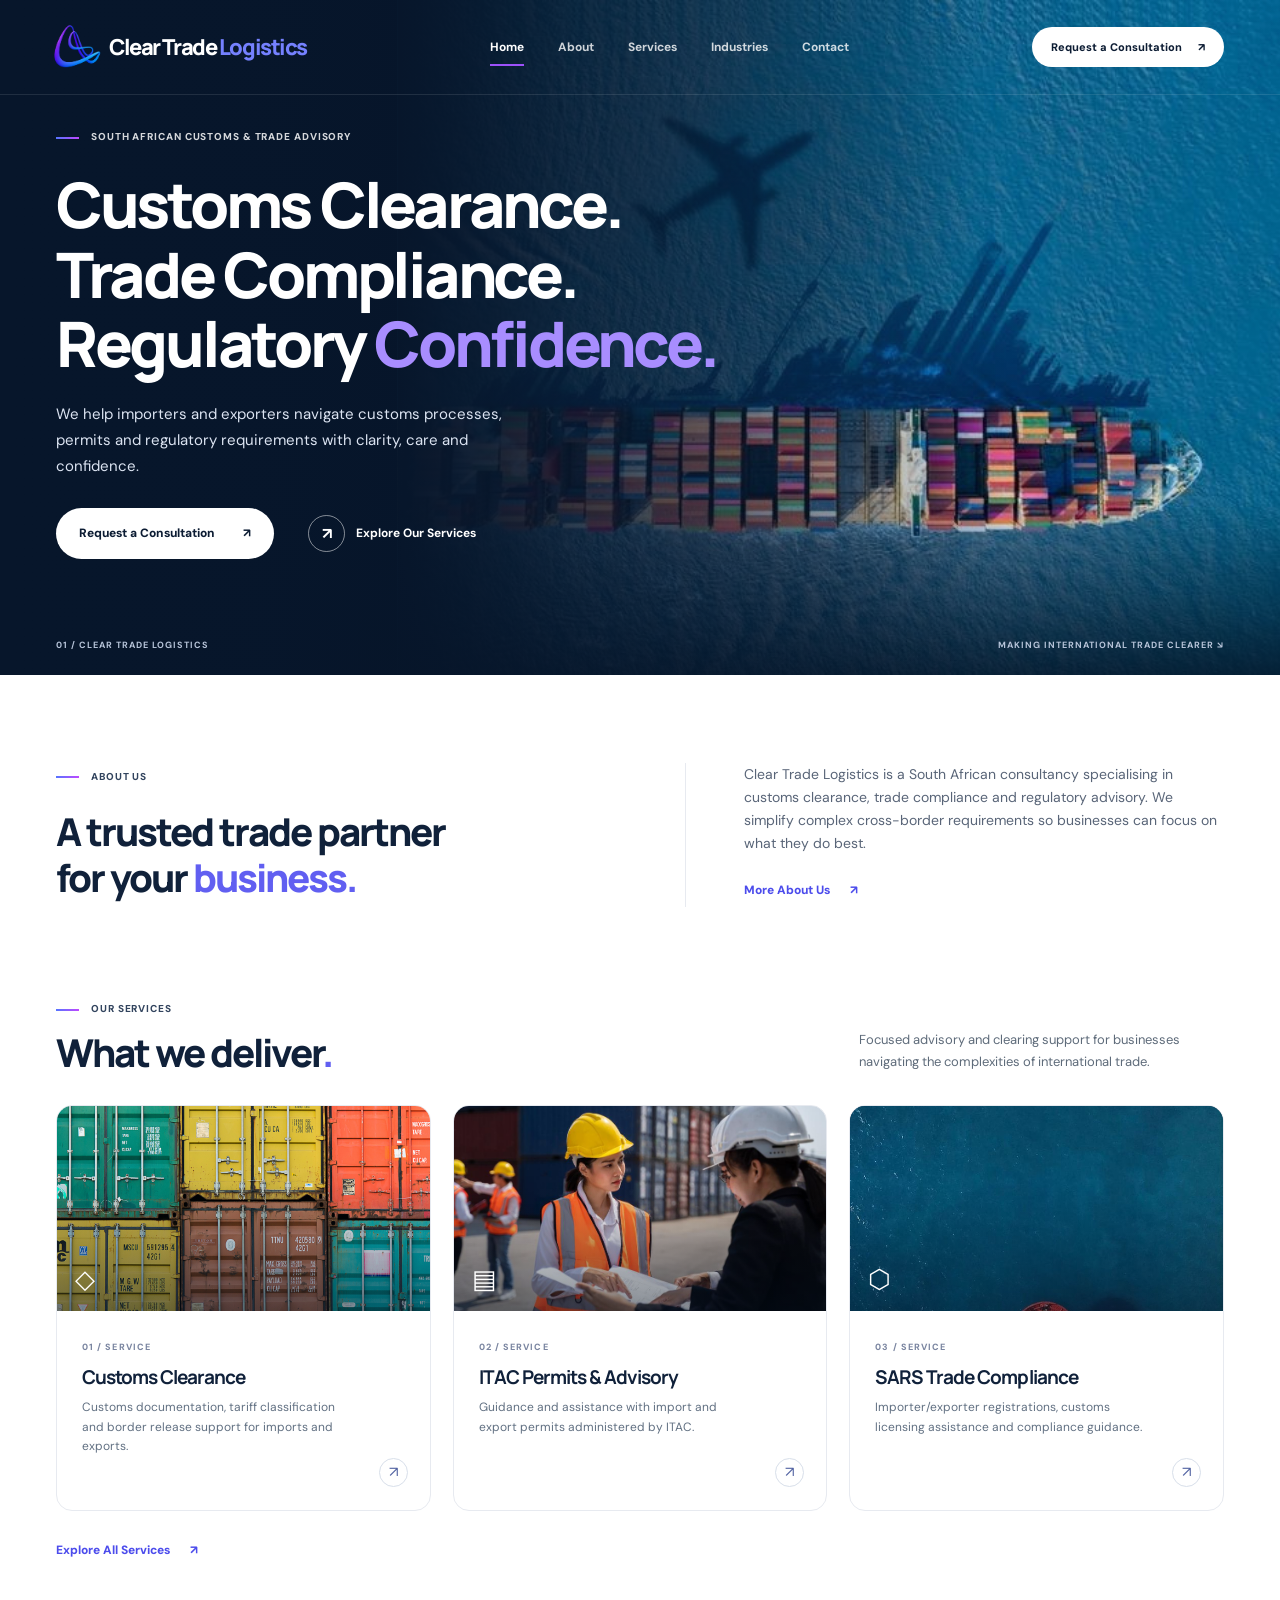
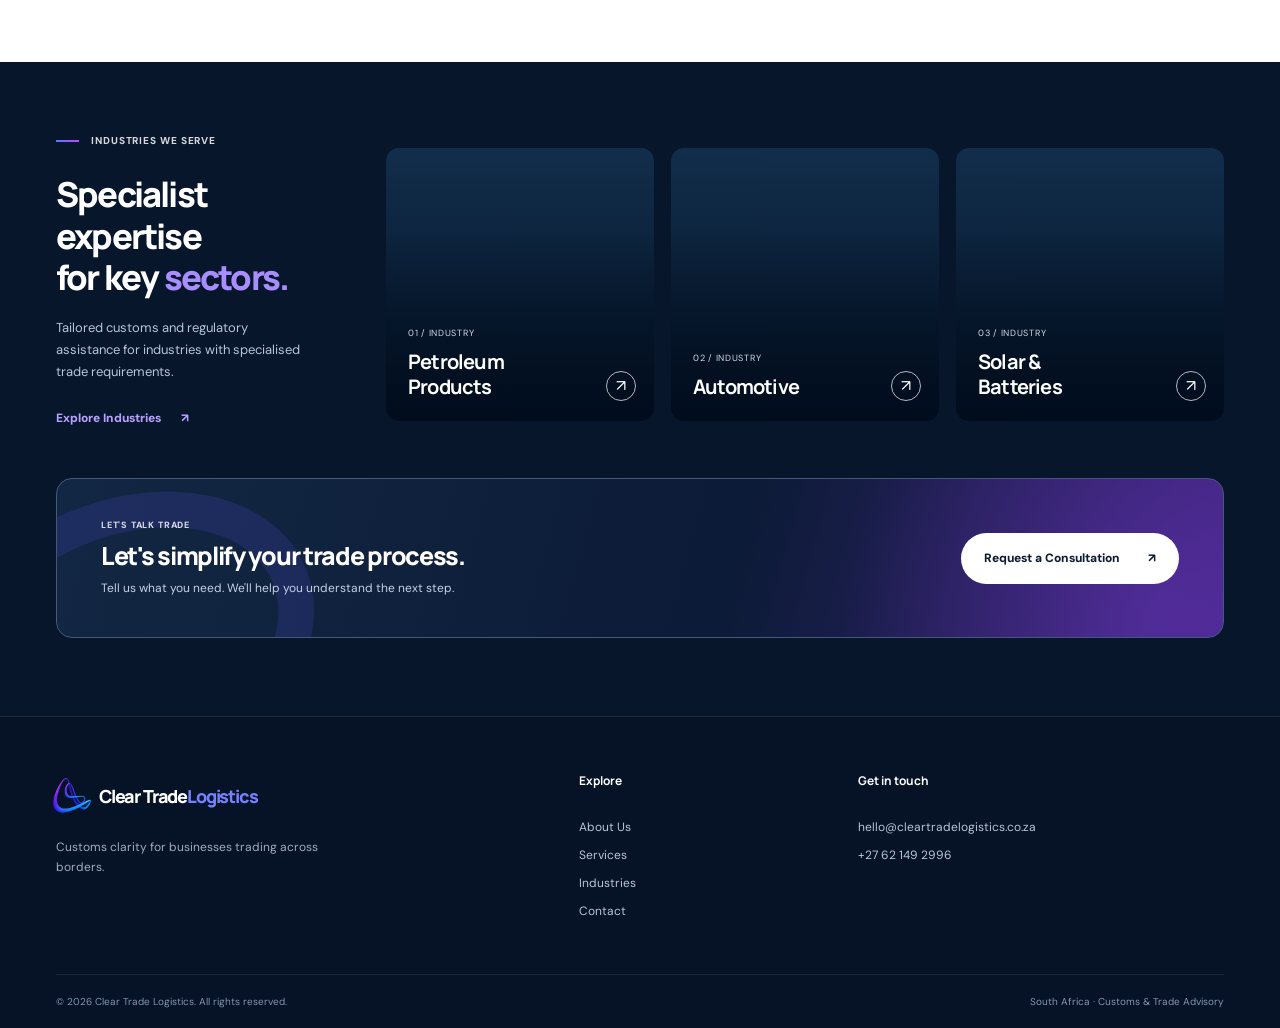
==== index.html @ 7b20a3df "initial commit" ====
<!DOCTYPE html>
<html lang="en-ZA">
<head>
  <meta charset="UTF-8">
  <meta name="viewport" content="width=device-width, initial-scale=1.0">
  <meta name="theme-color" content="#07162b">
  <meta name="description" content="Clear Trade Logistics is a South African customs clearance, ITAC permits and SARS trade compliance advisory consultancy serving importers and exporters.">
  <title>Clear Trade Logistics | Customs Clearance & Trade Compliance</title>
  <link rel="icon" type="image/png" href="assets/logo.png">
  <link rel="preconnect" href="https://fonts.googleapis.com">
  <link rel="preconnect" href="https://fonts.gstatic.com" crossorigin>
  <link href="https://fonts.googleapis.com/css2?family=DM+Sans:wght@400;500;600;700;800&family=Manrope:wght@400;500;600;700;800&display=swap" rel="stylesheet">
  <link rel="stylesheet" href="style.css">
</head>
<body>
  <!-- Shared site navigation. Inner-page URLs will be activated when those pages are built. -->
  <header class="site-header">
    <div class="container header-inner">
      <a class="brand" href="index.html" aria-label="Clear Trade Logistics — Home">
        <img src="assets/logo.png" alt="" width="52" height="52">
        <span class="brand-name">Clear Trade<span> Logistics</span></span>
      </a>
      <nav class="desktop-nav" aria-label="Main navigation">
        <a href="index.html" aria-current="page">Home</a>
        <a href="about.html">About</a>
        <a href="services.html">Services</a>
        <a href="industries.html">Industries</a>
        <a href="contact.html">Contact</a>
      </nav>
      <a class="button button--light button--small header-cta" href="contact.html">Request a Consultation <span aria-hidden="true">↗</span></a>
      <details class="mobile-menu">
        <summary aria-label="Toggle navigation"><span></span><span></span><span></span></summary>
        <nav aria-label="Mobile navigation">
          <a href="index.html" aria-current="page">Home</a>
          <a href="about.html">About</a>
          <a href="services.html">Services</a>
          <a href="industries.html">Industries</a>
          <a href="contact.html">Contact</a>
          <a href="contact.html" class="mobile-menu-cta">Request a Consultation ↗</a>
        </nav>
      </details>
    </div>
  </header>

  <main>
    <section class="hero" aria-labelledby="hero-title">
      <div class="hero-photo" role="img" aria-label="Aerial view of a container vessel crossing blue ocean"></div>
      <div class="container hero-content">
        <p class="eyebrow eyebrow--light"><span class="eyebrow-line"></span> SOUTH AFRICAN CUSTOMS & TRADE ADVISORY</p>
        <h1 id="hero-title">Customs Clearance.<br>Trade Compliance.<br>Regulatory <em>Confidence.</em></h1>
        <p class="hero-copy">We help importers and exporters navigate customs processes, permits and regulatory requirements with clarity, care and confidence.</p>
        <div class="hero-actions">
          <a class="button button--light" href="contact.html">Request a Consultation <span aria-hidden="true">↗</span></a>
          <a class="text-link text-link--light" href="#services"><span class="circle-arrow" aria-hidden="true">↗</span> Explore Our Services</a>
        </div>
      </div>
      <div class="container hero-bottom">
        <span>01 / CLEAR TRADE LOGISTICS</span>
        <span>MAKING INTERNATIONAL TRADE CLEARER <span aria-hidden="true">↘</span></span>
      </div>
    </section>

    <section class="intro section section--white" id="about" aria-labelledby="intro-title">
      <div class="container intro-grid">
        <div>
          <p class="eyebrow"><span class="eyebrow-line"></span> ABOUT US</p>
          <h2 id="intro-title">A trusted trade partner<br>for your <span class="heading-accent">business.</span></h2>
        </div>
        <div class="intro-right">
          <p>Clear Trade Logistics is a South African consultancy specialising in customs clearance, trade compliance and regulatory advisory. We simplify complex cross-border requirements so businesses can focus on what they do best.</p>
          <a class="inline-link" href="about.html">More About Us <span aria-hidden="true">↗</span></a>
        </div>
      </div>
    </section>

    <section class="services section section--white" id="services" aria-labelledby="services-title">
      <div class="container">
        <div class="section-head">
          <div>
            <p class="eyebrow"><span class="eyebrow-line"></span> OUR SERVICES</p>
            <h2 id="services-title">What we deliver<span class="heading-accent">.</span></h2>
          </div>
          <p>Focused advisory and clearing support for businesses navigating the complexities of international trade.</p>
        </div>
        <div class="service-grid">
          <article class="service-card">
            <a class="service-image service-image--customs" href="services.html" aria-label="Learn about customs clearance"><img src="assets/containers.jpg" alt="Colourful freight containers stacked at a port" loading="lazy"><span class="service-icon" aria-hidden="true">◇</span></a>
            <div class="service-body"><span class="service-number">01 / SERVICE</span><h3>Customs Clearance</h3><p>Customs documentation, tariff classification and border release support for imports and exports.</p><a class="round-link" href="services.html" aria-label="Explore Customs Clearance">↗</a></div>
          </article>
          <article class="service-card">
            <a class="service-image" href="services.html" aria-label="Learn about ITAC permits"><img src="assets/trade-consultation.jpg" alt="Trade professionals reviewing shipping documentation" loading="lazy"><span class="service-icon" aria-hidden="true">▤</span></a>
            <div class="service-body"><span class="service-number">02 / SERVICE</span><h3>ITAC Permits & Advisory</h3><p>Guidance and assistance with import and export permits administered by ITAC.</p><a class="round-link" href="services.html" aria-label="Explore ITAC Permits and Advisory">↗</a></div>
          </article>
          <article class="service-card">
            <a class="service-image service-image--compliance" href="services.html" aria-label="Learn about SARS trade compliance"><img src="assets/vessel.jpg" alt="Cargo vessel carrying goods across international waters" loading="lazy"><span class="service-icon" aria-hidden="true">⬡</span></a>
            <div class="service-body"><span class="service-number">03 / SERVICE</span><h3>SARS Trade Compliance</h3><p>Importer/exporter registrations, customs licensing assistance and compliance guidance.</p><a class="round-link" href="services.html" aria-label="Explore SARS Trade Compliance">↗</a></div>
          </article>
        </div>
        <a class="inline-link all-services" href="services.html">Explore All Services <span aria-hidden="true">↗</span></a>
      </div>
    </section>

    <section class="industries section section--dark" id="industries" aria-labelledby="industries-title">
      <div class="container">
        <div class="industries-grid">
          <div class="industries-intro">
            <p class="eyebrow eyebrow--light"><span class="eyebrow-line"></span> INDUSTRIES WE SERVE</p>
            <h2 id="industries-title">Specialist expertise<br>for key <em>sectors.</em></h2>
            <p>Tailored customs and regulatory assistance for industries with specialised trade requirements.</p>
            <a href="industries.html" class="inline-link inline-link--light">Explore Industries <span aria-hidden="true">↗</span></a>
          </div>
          <div class="industry-cards">
            <a href="industries.html" class="industry-card industry-card--petroleum"><span class="industry-content"><small>01 / INDUSTRY</small><strong>Petroleum<br>Products</strong><span class="industry-arrow" aria-hidden="true">↗</span></span></a>
            <a href="industries.html" class="industry-card industry-card--automotive"><span class="industry-content"><small>02 / INDUSTRY</small><strong>Automotive</strong><span class="industry-arrow" aria-hidden="true">↗</span></span></a>
            <a href="industries.html" class="industry-card industry-card--solar"><span class="industry-content"><small>03 / INDUSTRY</small><strong>Solar &<br>Batteries</strong><span class="industry-arrow" aria-hidden="true">↗</span></span></a>
          </div>
        </div>
        <div class="consultation-banner">
          <span class="banner-decoration" aria-hidden="true"></span>
          <div class="banner-copy"><p class="eyebrow eyebrow--light">LET'S TALK TRADE</p><h2>Let's simplify your trade process.</h2><p>Tell us what you need. We'll help you understand the next step.</p></div>
          <a class="button button--light" href="contact.html">Request a Consultation <span aria-hidden="true">↗</span></a>
        </div>
      </div>
    </section>
  </main>

  <footer class="site-footer">
    <div class="container footer-main">
      <div><a class="brand footer-brand" href="index.html"><img src="assets/logo.png" alt="" width="44" height="44"><span class="brand-name">Clear Trade<span>Logistics</span></span></a><p>Customs clarity for businesses trading across borders.</p></div>
      <div><h3>Explore</h3><a href="about.html">About Us</a><a href="services.html">Services</a><a href="industries.html">Industries</a><a href="contact.html">Contact</a></div>
      <div><h3>Get in touch</h3><a href="mailto:hello@cleartradelogistics.co.za">hello@cleartradelogistics.co.za</a><a href="tel:+27621492996">+27 62 149 2996</a></div>
    </div>
    <div class="container footer-bottom"><span>© 2026 Clear Trade Logistics. All rights reserved.</span><span>South Africa · Customs & Trade Advisory</span></div>
  </footer>
</body>
</html>
---- style.css ----
/* Clear Trade Logistics — Homepage styles | HTML + CSS, no framework required */
:root{--navy:#07162b;--navy-2:#0b1d35;--ink:#10213a;--muted:#5e6b7a;--line:#e7eaf0;--violet:#9d51fa;--blue:#526df9;--white:#fff;--radius:16px;--max:1280px}
*,*::before,*::after{box-sizing:border-box}
html{scroll-behavior:smooth}
body{margin:0;color:var(--ink);font-family:'DM Sans',sans-serif;background:var(--navy);-webkit-font-smoothing:antialiased}
img{display:block;max-width:100%}a{text-decoration:none;color:inherit}button,input,select,textarea{font:inherit}
:focus-visible{outline:3px solid #a888ff;outline-offset:4px}
.container{width:min(var(--max),calc(100% - 112px));margin-inline:auto}
h1,h2,h3,p{margin-top:0}h1,h2,h3{font-family:'Manrope',sans-serif;letter-spacing:-.052em}p{line-height:1.65}
.site-header{position:absolute;top:0;left:0;width:100%;z-index:20;color:white;border-bottom:1px solid rgba(255,255,255,.1)}
.header-inner{height:94px;display:flex;align-items:center;justify-content:space-between;gap:28px}
.brand{display:inline-flex;align-items:center;gap:4px;white-space:nowrap;flex-shrink:0}
.brand img{width:58px;height:58px;object-fit:contain;margin-left:-9px}
.brand-name{font-weight:800;letter-spacing:-.065em;font-family:'Manrope',sans-serif;font-size:22px}
.brand-name span{color:#7581ff}
.desktop-nav{display:flex;align-items:center;gap:34px;font-size:12px;font-weight:700}
.desktop-nav a{position:relative;padding:15px 0;color:rgba(255,255,255,.8);transition:color .2s}
.desktop-nav a:hover,.desktop-nav a[aria-current]{color:white}
.desktop-nav a[aria-current]::after{content:"";position:absolute;bottom:4px;left:0;width:100%;height:2px;background:var(--violet)}
.button{display:inline-flex;justify-content:center;align-items:center;gap:28px;padding:16px 23px;min-height:51px;border-radius:100px;font-size:12px;font-weight:800;white-space:nowrap;transition:transform .25s,box-shadow .25s,background .25s}
.button:hover{transform:translateY(-2px);box-shadow:0 10px 25px rgba(0,0,0,.18)}
.button--light{background:var(--white);color:#0c1c33}.button--light:hover{background:#e9edff}.button--small{padding:12px 19px;min-height:40px;font-size:11px;gap:16px}
.mobile-menu{display:none}
.hero{min-height:675px;color:white;position:relative;isolation:isolate;background:#041227;display:flex;flex-direction:column;justify-content:center;overflow:hidden}
.hero-photo{position:absolute;inset:0 0 0 31%;background-image:linear-gradient(90deg,#07162b 0%,rgba(7,22,43,.55) 20%,rgba(7,22,43,.07) 69%),url('assets/hero-ship.jpg');background-position:center,65% center;background-size:cover;z-index:-2}
.hero::before{content:"";position:absolute;inset:0;background:linear-gradient(90deg,#07162b 0%,rgba(7,22,43,.96) 21%,rgba(7,22,43,.7) 37%,transparent 76%),linear-gradient(0deg,rgba(5,17,35,.8),transparent 26%);z-index:-1}
.hero-content{padding-top:95px;padding-bottom:82px}
.eyebrow{display:flex;align-items:center;gap:12px;margin-bottom:24px;font-size:10px;letter-spacing:.09em;font-weight:800;color:#32445e;text-transform:uppercase}
.eyebrow--light{color:rgba(255,255,255,.83)}
.eyebrow-line{height:2px;width:23px;flex-shrink:0;background:linear-gradient(90deg,#5675ff,#bf48ff)}
h1{font-size:clamp(44px,4.9vw,76px);line-height:1.11;max-width:830px;font-weight:800;margin-bottom:22px}
h1 em,.industries h2 em{font-style:normal;color:#a88dff}
.hero-copy{font-size:15px;line-height:1.75;max-width:465px;color:#dce4f2;margin-bottom:28px}
.hero-actions{display:flex;align-items:center;gap:34px;flex-wrap:wrap}
.text-link{font-size:12px;font-weight:700;display:inline-flex;gap:11px;align-items:center}
.text-link--light{color:white}.circle-arrow{border:1px solid rgba(255,255,255,.5);border-radius:50%;height:37px;width:37px;display:grid;place-items:center;font-size:16px;transition:background .2s}.text-link:hover .circle-arrow{background:rgba(255,255,255,.16)}
.hero-bottom{position:absolute;bottom:24px;left:50%;transform:translateX(-50%);display:flex;justify-content:space-between;gap:20px;font-size:9px;letter-spacing:.11em;font-weight:700;color:#b7c4d9}
.section{padding-block:88px}.section--white{background:#fff}.section--dark{background:var(--navy);color:#fff}
.intro{padding-bottom:52px}.intro-grid{display:grid;grid-template-columns:1fr 1fr;gap:90px;align-items:center}
h2{font-size:clamp(30px,3vw,46px);line-height:1.2;font-weight:800;margin-bottom:0}.heading-accent{color:#615ff1}
.intro-right{border-left:1px solid var(--line);padding-left:58px}.intro-right p{font-size:14px;color:#596578;margin-bottom:18px;max-width:550px}
.inline-link{display:inline-flex;align-items:center;gap:20px;color:#4c4cec;font-weight:800;font-size:12px;padding-block:9px;transition:gap .2s}.inline-link:hover{gap:28px}.inline-link--light{color:#b8a0ff}
.services{padding-top:42px;padding-bottom:95px}.section-head{display:flex;align-items:end;justify-content:space-between;gap:50px;margin-bottom:29px}.section-head .eyebrow{margin-bottom:12px}.section-head>p{max-width:365px;font-size:13px;color:var(--muted);margin-bottom:4px}
.service-grid{display:grid;grid-template-columns:repeat(3,minmax(0,1fr));gap:22px}
.service-card{min-width:0;border:1px solid var(--line);border-radius:var(--radius);overflow:hidden;background:#fff;transition:transform .28s,box-shadow .28s}.service-card:hover{transform:translateY(-5px);box-shadow:0 20px 40px rgba(12,28,51,.1)}
.service-image{display:block;height:205px;position:relative;overflow:hidden;background:#183451}
.service-image::after{content:"";position:absolute;inset:0;background:linear-gradient(0deg,rgba(4,16,32,.48),transparent 62%)}
.service-image img{width:100%;height:100%;object-fit:cover;transition:transform .5s}.service-card:hover img{transform:scale(1.05)}.service-image--compliance img{object-position:center 30%}
.service-icon{position:absolute;z-index:1;bottom:15px;left:18px;font-size:26px;color:#fff;font-weight:400}
.service-body{position:relative;padding:23px 25px 29px;min-height:199px}.service-number{font-size:9px;letter-spacing:.12em;font-weight:800;color:#7a85a0}.service-card h3{font-size:19px;line-height:1.2;margin:11px 0 9px}.service-card p{font-size:12px;line-height:1.65;color:#617082;max-width:290px;margin:0;padding-right:22px}
.round-link{position:absolute;right:22px;bottom:23px;width:29px;height:29px;display:grid;place-items:center;border:1px solid #d8dfea;border-radius:50%;font-size:15px;color:#5263a2;transition:background .2s}.round-link:hover{background:#eceaff}.all-services{margin-top:22px}
.industries{padding-top:71px;padding-bottom:78px}.industries-grid{display:grid;grid-template-columns:290px minmax(0,1fr);gap:40px;align-items:center}
.industries h2{font-size:clamp(29px,2.7vw,41px);line-height:1.19;margin:0 0 20px}.industries-intro>p:not(.eyebrow){font-size:13px;line-height:1.7;color:#b6c5d7;max-width:245px;margin-bottom:18px}
.industry-cards{display:grid;grid-template-columns:repeat(3,minmax(0,1fr));gap:17px}.industry-card{position:relative;isolation:isolate;overflow:hidden;min-height:273px;border-radius:13px;background-color:#163657;background-size:cover;background-position:center;transition:transform .25s}.industry-card:hover{transform:translateY(-5px)}
.industry-card::before{content:"";position:absolute;inset:0;z-index:-1;background:linear-gradient(0deg,rgba(0,12,28,.92),rgba(0,12,28,.12) 70%)}
/* Replace the remote placeholder photography below with approved local industry images before launch. */
.industry-card--petroleum{background-image:linear-gradient(0deg,rgba(0,12,28,.78),rgba(0,12,28,.1)),url('https://images.unsplash.com/photo-1516939884455-1445c8652f83?auto=format&fit=crop&w=900&q=85')}
.industry-card--automotive{background-image:linear-gradient(0deg,rgba(0,12,28,.78),rgba(0,12,28,.1)),url('https://images.unsplash.com/photo-1492144534655-ae79c964c9d7?auto=format&fit=crop&w=900&q=85')}
.industry-card--solar{background-image:linear-gradient(0deg,rgba(0,12,28,.78),rgba(0,12,28,.1)),url('https://images.unsplash.com/photo-1508514177221-188b1cf16e9d?auto=format&fit=crop&w=900&q=85')}
.industry-content{height:100%;min-height:273px;display:flex;flex-direction:column;justify-content:end;padding:22px}.industry-content small{font-size:9px;letter-spacing:.08em;color:#d2d8e5;margin-bottom:10px}.industry-content strong{font-family:Manrope,sans-serif;font-size:20px;letter-spacing:-.04em;line-height:1.25}.industry-arrow{position:absolute;bottom:20px;right:18px;width:30px;height:30px;display:grid;place-items:center;border-radius:50%;border:1px solid rgba(255,255,255,.7)}
.consultation-banner{position:relative;overflow:hidden;margin-top:43px;min-height:160px;padding:31px 44px;border:1px solid #45587b;border-radius:16px;background:radial-gradient(circle at 95% 88%,rgba(121,60,214,.4),transparent 29%),linear-gradient(105deg,#122743,#0c1b37 58%,#3d237a);display:flex;justify-content:space-between;align-items:center;gap:30px}.banner-decoration{position:absolute;pointer-events:none;inset:auto auto -155px -135px;width:400px;height:290px;border-radius:50%;border:36px solid rgba(100,81,255,.15);transform:rotate(-24deg)}.banner-copy{position:relative}.banner-copy .eyebrow{margin-bottom:8px;font-size:9px}.banner-copy h2{font-size:25px;margin-bottom:8px}.banner-copy>p:last-child{color:#c6d1e4;font-size:12px;margin-bottom:0}.consultation-banner .button{position:relative}
.site-footer{background:#061225;color:#fff;border-top:1px solid rgba(255,255,255,.09)}.footer-main{padding:55px 0;display:grid;grid-template-columns:2fr 1fr 1.5fr;gap:35px}.footer-brand .brand-name{font-size:18px}.footer-brand img{width:48px;height:48px}.footer-main p{font-size:12px;color:#9daec2;max-width:300px;margin-top:13px}.footer-main h3{font-size:12px;letter-spacing:0;margin-bottom:18px}.footer-main>div:not(:first-child){display:flex;flex-direction:column;gap:12px}.footer-main a:not(.brand){font-size:12px;color:#b9c5d7}.footer-main a:hover{color:white}.footer-bottom{padding:20px 0;border-top:1px solid rgba(255,255,255,.08);display:flex;justify-content:space-between;gap:15px;font-size:10px;color:#8296b0}
@media(max-width:1120px){.container{width:min(var(--max),calc(100% - 64px))}.header-inner{gap:14px}.desktop-nav{gap:17px}.brand-name{font-size:18px}.header-cta{font-size:10px}.industries-grid{grid-template-columns:240px 1fr;gap:22px}.service-body{padding-inline:19px}.service-card h3{font-size:17px}}
@media(max-width:850px){.desktop-nav,.header-cta{display:none}.mobile-menu{display:block;position:relative}.mobile-menu summary{cursor:pointer;display:flex;flex-direction:column;gap:5px;padding:13px;list-style:none}.mobile-menu summary::-webkit-details-marker{display:none}.mobile-menu summary span{width:22px;height:2px;background:white;border-radius:5px}.mobile-menu nav{position:absolute;right:0;top:45px;width:min(320px,calc(100vw - 50px));padding:14px;display:flex;flex-direction:column;background:#102643;border:1px solid #415171;border-radius:12px;box-shadow:0 18px 40px rgba(0,0,0,.28)}.mobile-menu nav a{font-size:13px;padding:12px 10px;border-radius:7px}.mobile-menu nav a:hover{background:rgba(255,255,255,.07)}.mobile-menu-cta{color:#b5a5ff}.hero{min-height:650px}.hero-photo{inset:0 0 0 12%;opacity:.65}.hero::before{background:linear-gradient(90deg,#07162b 0%,rgba(7,22,43,.9) 31%,rgba(7,22,43,.3) 100%),linear-gradient(0deg,rgba(7,22,43,.75),transparent 35%)}.intro-grid{gap:40px}.intro-right{padding-left:30px}.industries-grid{grid-template-columns:1fr}.industries-intro>p:not(.eyebrow){max-width:540px}.service-grid{gap:14px}.service-image{height:170px}.industry-card,.industry-content{min-height:245px}}
@media(max-width:640px){.container{width:calc(100% - 36px)}.header-inner{height:72px}.brand img{width:48px;height:48px}.brand-name{font-size:17px}.hero{min-height:710px;justify-content:center}.hero-content{padding-top:110px;padding-bottom:100px}.hero-photo{inset:0;opacity:.53;background-position:center,right center}.hero::before{background:linear-gradient(90deg,rgba(7,22,43,.96),rgba(7,22,43,.65)),linear-gradient(0deg,#07162b,transparent 55%)}h1{font-size:clamp(39px,9vw,56px);line-height:1.15}.hero-copy{font-size:14px}.hero-actions{gap:19px}.hero-bottom{bottom:22px;font-size:8px}.hero-bottom span:last-child{text-align:right;max-width:165px}.section{padding-block:65px}.intro{padding-bottom:24px}.intro-grid{grid-template-columns:1fr;gap:25px}.intro-right{border-left:0;border-top:1px solid var(--line);padding:23px 0 0}.section-head{align-items:start;flex-direction:column;gap:14px}.section-head>p{max-width:100%}.services{padding-top:35px}.service-grid{grid-template-columns:1fr;gap:18px}.service-image{height:210px}.service-body{min-height:160px}.industry-cards{grid-template-columns:1fr;gap:14px}.industry-card,.industry-content{min-height:250px}.industries{padding-block:65px}.consultation-banner{margin-top:30px;align-items:start;flex-direction:column;padding:27px 25px;gap:25px}.consultation-banner .button{width:100%}.footer-main{grid-template-columns:1fr 1fr;gap:35px}.footer-main>div:first-child{grid-column:span 2}.footer-bottom{flex-direction:column}}
@media(prefers-reduced-motion:reduce){html{scroll-behavior:auto}*,*::before,*::after{transition-duration:.01ms!important;animation-duration:.01ms!important}}
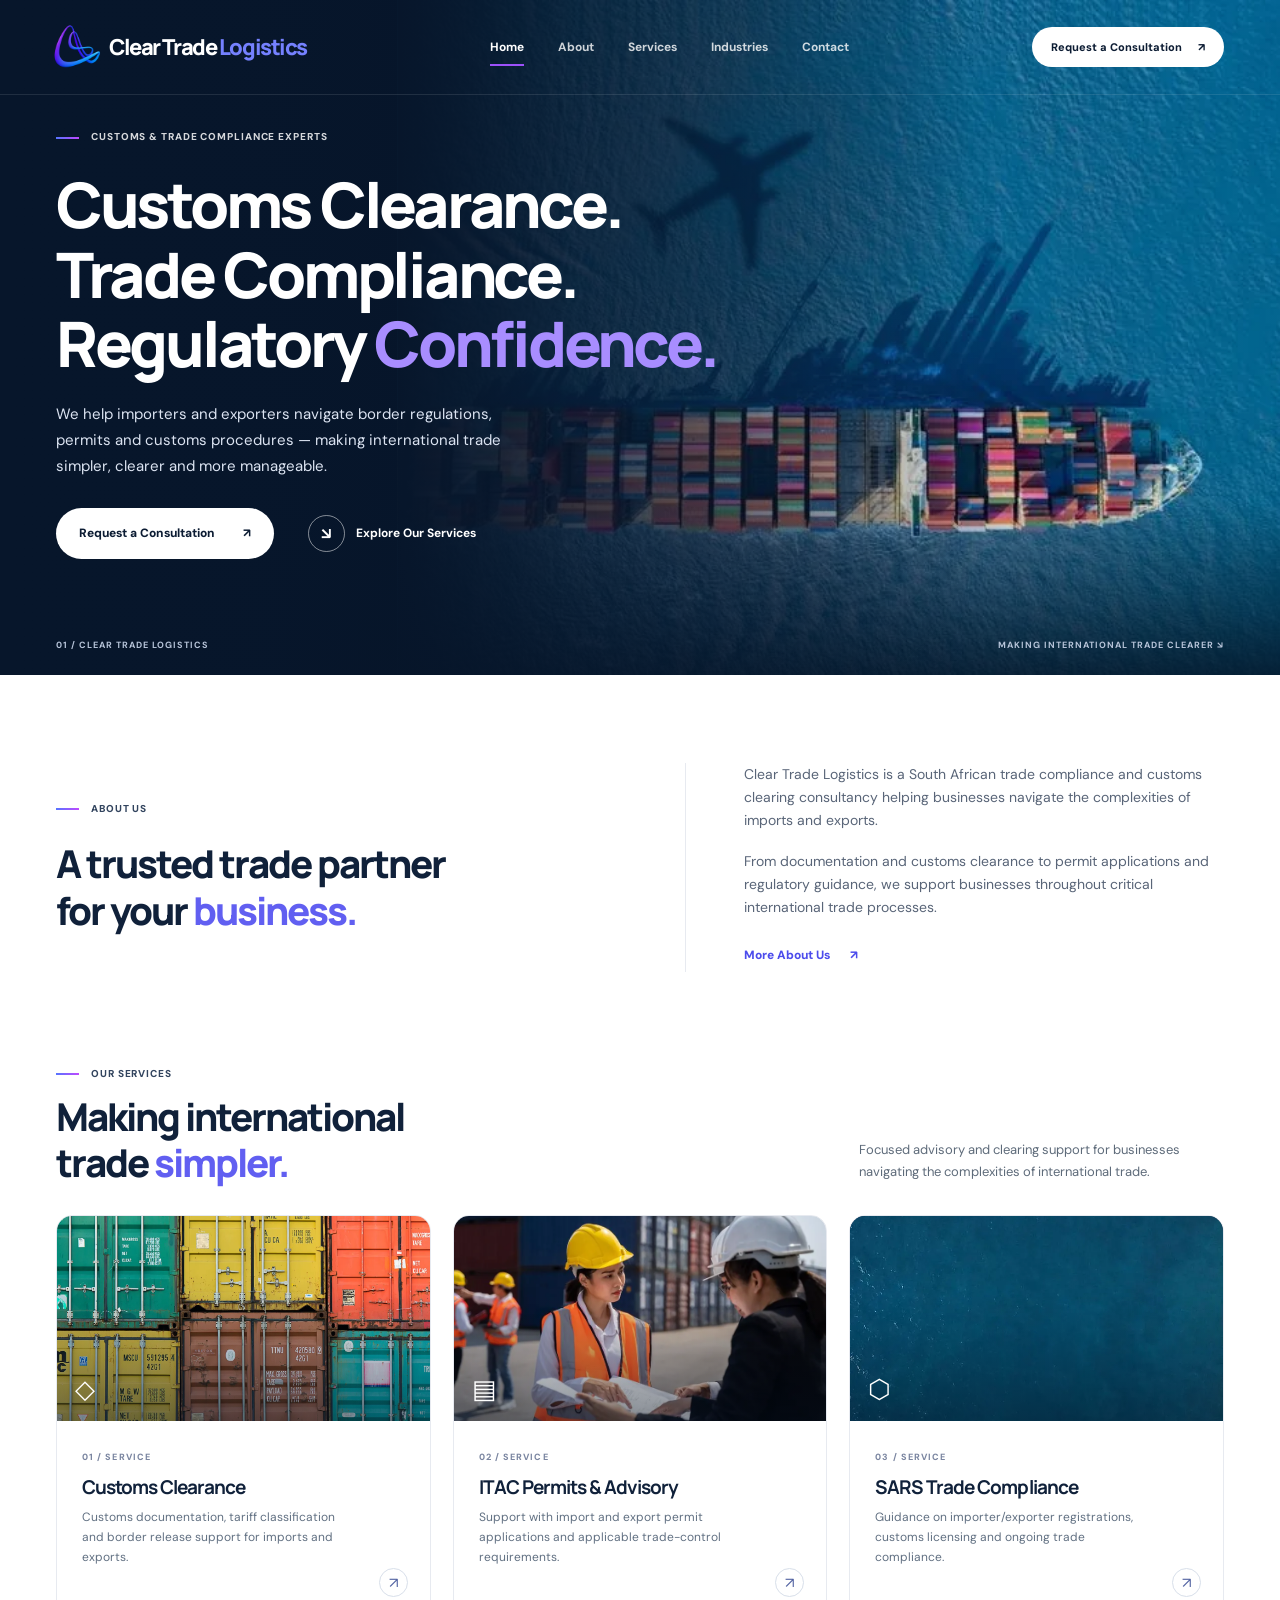
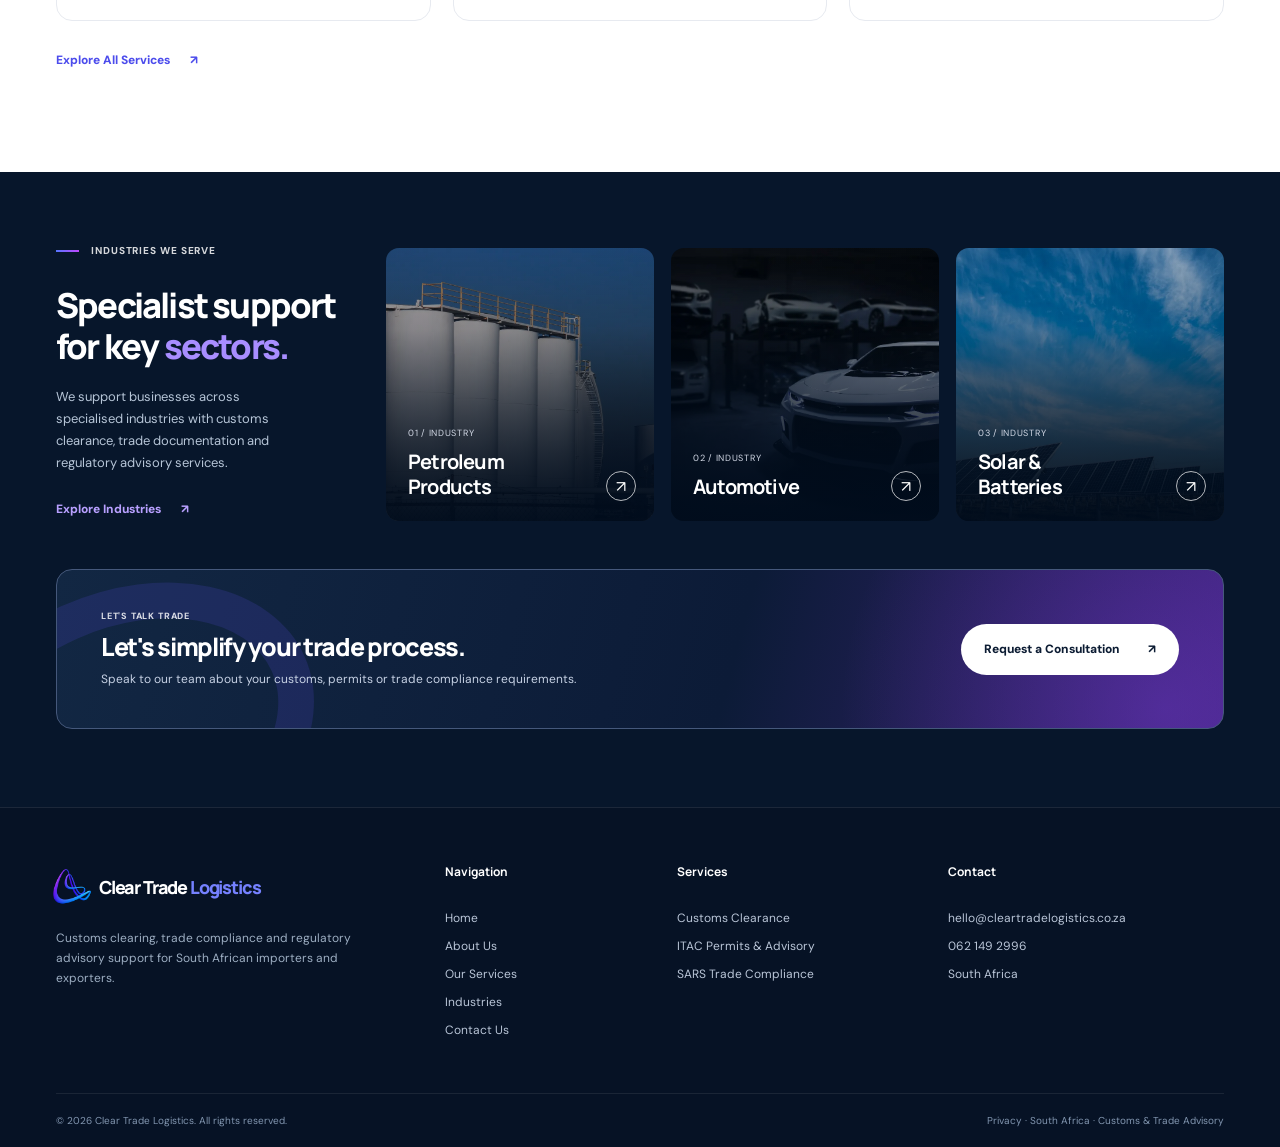
==== commit cfcf58e9: "almost done" ====
--- a/index.html
+++ b/index.html
@@ -4,20 +4,36 @@
   <meta charset="UTF-8">
   <meta name="viewport" content="width=device-width, initial-scale=1.0">
   <meta name="theme-color" content="#07162b">
-  <meta name="description" content="Clear Trade Logistics is a South African customs clearance, ITAC permits and SARS trade compliance advisory consultancy serving importers and exporters.">
-  <title>Clear Trade Logistics | Customs Clearance & Trade Compliance</title>
-  <link rel="icon" type="image/png" href="assets/logo.png">
+  <title>Clear Trade Logistics | Customs Clearance &amp; Trade Compliance South Africa</title>
+  <meta name="description" content="Customs clearance, ITAC permit assistance and SARS trade compliance support for South African importers and exporters.">
+  <link rel="canonical" href="https://xolanimgube.github.io/clear-trade-logistics/">
+  <meta property="og:type" content="website">
+  <meta property="og:site_name" content="Clear Trade Logistics">
+  <meta property="og:locale" content="en_ZA">
+  <meta property="og:title" content="Clear Trade Logistics | Customs Clearance &amp; Trade Compliance South Africa">
+  <meta property="og:description" content="Customs clearance, ITAC permit assistance and SARS trade compliance support for South African importers and exporters.">
+  <meta property="og:url" content="https://xolanimgube.github.io/clear-trade-logistics/">
+  <meta property="og:image" content="https://xolanimgube.github.io/clear-trade-logistics/assets/hero-ship.jpg">
+  <meta name="twitter:card" content="summary_large_image">
+  <link rel="icon" type="image/png" href="assets/favicon.png">
+  <link rel="apple-touch-icon" href="assets/logo-small.png">
   <link rel="preconnect" href="https://fonts.googleapis.com">
   <link rel="preconnect" href="https://fonts.gstatic.com" crossorigin>
-  <link href="https://fonts.googleapis.com/css2?family=DM+Sans:wght@400;500;600;700;800&family=Manrope:wght@400;500;600;700;800&display=swap" rel="stylesheet">
+  <link href="https://fonts.googleapis.com/css2?family=DM+Sans:wght@400;500;600;700;800&family=Manrope:wght@600;700;800&display=swap" rel="stylesheet">
+  <link rel="preload" as="image" href="assets/hero-ship.webp" type="image/webp">
   <link rel="stylesheet" href="style.css">
+  <script>document.documentElement.classList.add('js')</script>
+  <script type="application/ld+json">
+  {"@context":"https://schema.org","@type":"Organization","name":"Clear Trade Logistics","url":"https://xolanimgube.github.io/clear-trade-logistics/","logo":"https://xolanimgube.github.io/clear-trade-logistics/assets/logo.png","description":"South African customs clearing, trade compliance and regulatory advisory consultancy.","areaServed":{"@type":"Country","name":"South Africa"}}
+  </script>
 </head>
 <body>
-  <!-- Shared site navigation. Inner-page URLs will be activated when those pages are built. -->
+  <a class="skip-link" href="#main">Skip to main content</a>
+
   <header class="site-header">
     <div class="container header-inner">
       <a class="brand" href="index.html" aria-label="Clear Trade Logistics — Home">
-        <img src="assets/logo.png" alt="" width="52" height="52">
+        <img src="assets/logo-small.png" alt="" width="52" height="52">
         <span class="brand-name">Clear Trade<span> Logistics</span></span>
       </a>
       <nav class="desktop-nav" aria-label="Main navigation">
@@ -27,31 +43,31 @@
         <a href="industries.html">Industries</a>
         <a href="contact.html">Contact</a>
       </nav>
-      <a class="button button--light button--small header-cta" href="contact.html">Request a Consultation <span aria-hidden="true">↗</span></a>
+      <a class="button button--light button--small header-cta" href="contact.html#consultation">Request a Consultation <span aria-hidden="true">↗</span></a>
       <details class="mobile-menu">
-        <summary aria-label="Toggle navigation"><span></span><span></span><span></span></summary>
+        <summary aria-label="Menu"><span></span><span></span><span></span></summary>
         <nav aria-label="Mobile navigation">
           <a href="index.html" aria-current="page">Home</a>
           <a href="about.html">About</a>
           <a href="services.html">Services</a>
           <a href="industries.html">Industries</a>
           <a href="contact.html">Contact</a>
-          <a href="contact.html" class="mobile-menu-cta">Request a Consultation ↗</a>
+          <a href="contact.html#consultation" class="mobile-menu-cta">Request a Consultation ↗</a>
         </nav>
       </details>
     </div>
   </header>
 
-  <main>
+  <main id="main">
     <section class="hero" aria-labelledby="hero-title">
       <div class="hero-photo" role="img" aria-label="Aerial view of a container vessel crossing blue ocean"></div>
       <div class="container hero-content">
-        <p class="eyebrow eyebrow--light"><span class="eyebrow-line"></span> SOUTH AFRICAN CUSTOMS & TRADE ADVISORY</p>
+        <p class="eyebrow eyebrow--light"><span class="eyebrow-line"></span> CUSTOMS &amp; TRADE COMPLIANCE EXPERTS</p>
         <h1 id="hero-title">Customs Clearance.<br>Trade Compliance.<br>Regulatory <em>Confidence.</em></h1>
-        <p class="hero-copy">We help importers and exporters navigate customs processes, permits and regulatory requirements with clarity, care and confidence.</p>
+        <p class="hero-copy">We help importers and exporters navigate border regulations, permits and customs procedures — making international trade simpler, clearer and more manageable.</p>
         <div class="hero-actions">
-          <a class="button button--light" href="contact.html">Request a Consultation <span aria-hidden="true">↗</span></a>
-          <a class="text-link text-link--light" href="#services"><span class="circle-arrow" aria-hidden="true">↗</span> Explore Our Services</a>
+          <a class="button button--light" href="contact.html#consultation">Request a Consultation <span aria-hidden="true">↗</span></a>
+          <a class="text-link text-link--light" href="#services"><span class="circle-arrow" aria-hidden="true">↘</span> Explore Our Services</a>
         </div>
       </div>
       <div class="container hero-bottom">
@@ -67,7 +83,8 @@
           <h2 id="intro-title">A trusted trade partner<br>for your <span class="heading-accent">business.</span></h2>
         </div>
         <div class="intro-right">
-          <p>Clear Trade Logistics is a South African consultancy specialising in customs clearance, trade compliance and regulatory advisory. We simplify complex cross-border requirements so businesses can focus on what they do best.</p>
+          <p>Clear Trade Logistics is a South African trade compliance and customs clearing consultancy helping businesses navigate the complexities of imports and exports.</p>
+          <p>From documentation and customs clearance to permit applications and regulatory guidance, we support businesses throughout critical international trade processes.</p>
           <a class="inline-link" href="about.html">More About Us <span aria-hidden="true">↗</span></a>
         </div>
       </div>
@@ -78,22 +95,22 @@
         <div class="section-head">
           <div>
             <p class="eyebrow"><span class="eyebrow-line"></span> OUR SERVICES</p>
-            <h2 id="services-title">What we deliver<span class="heading-accent">.</span></h2>
+            <h2 id="services-title">Making international<br>trade <span class="heading-accent">simpler.</span></h2>
           </div>
           <p>Focused advisory and clearing support for businesses navigating the complexities of international trade.</p>
         </div>
-        <div class="service-grid">
+        <div class="service-grid reveal">
           <article class="service-card">
-            <a class="service-image service-image--customs" href="services.html" aria-label="Learn about customs clearance"><img src="assets/containers.jpg" alt="Colourful freight containers stacked at a port" loading="lazy"><span class="service-icon" aria-hidden="true">◇</span></a>
-            <div class="service-body"><span class="service-number">01 / SERVICE</span><h3>Customs Clearance</h3><p>Customs documentation, tariff classification and border release support for imports and exports.</p><a class="round-link" href="services.html" aria-label="Explore Customs Clearance">↗</a></div>
+            <a class="service-image service-image--customs" href="services.html#customs-clearance" tabindex="-1" aria-hidden="true"><img src="assets/containers.webp" alt="" width="1200" height="800" loading="lazy" decoding="async"><span class="service-icon">◇</span></a>
+            <div class="service-body"><span class="service-number">01 / SERVICE</span><h3>Customs Clearance</h3><p>Customs documentation, tariff classification and border release support for imports and exports.</p><a class="round-link" href="services.html#customs-clearance" aria-label="Explore Customs Clearance">↗</a></div>
           </article>
           <article class="service-card">
-            <a class="service-image" href="services.html" aria-label="Learn about ITAC permits"><img src="assets/trade-consultation.jpg" alt="Trade professionals reviewing shipping documentation" loading="lazy"><span class="service-icon" aria-hidden="true">▤</span></a>
-            <div class="service-body"><span class="service-number">02 / SERVICE</span><h3>ITAC Permits & Advisory</h3><p>Guidance and assistance with import and export permits administered by ITAC.</p><a class="round-link" href="services.html" aria-label="Explore ITAC Permits and Advisory">↗</a></div>
+            <a class="service-image" href="services.html#itac-permits" tabindex="-1" aria-hidden="true"><img src="assets/trade-consultation.webp" alt="" width="873" height="582" loading="lazy" decoding="async"><span class="service-icon">▤</span></a>
+            <div class="service-body"><span class="service-number">02 / SERVICE</span><h3>ITAC Permits &amp; Advisory</h3><p>Support with import and export permit applications and applicable trade-control requirements.</p><a class="round-link" href="services.html#itac-permits" aria-label="Explore ITAC Permits and Advisory">↗</a></div>
           </article>
           <article class="service-card">
-            <a class="service-image service-image--compliance" href="services.html" aria-label="Learn about SARS trade compliance"><img src="assets/vessel.jpg" alt="Cargo vessel carrying goods across international waters" loading="lazy"><span class="service-icon" aria-hidden="true">⬡</span></a>
-            <div class="service-body"><span class="service-number">03 / SERVICE</span><h3>SARS Trade Compliance</h3><p>Importer/exporter registrations, customs licensing assistance and compliance guidance.</p><a class="round-link" href="services.html" aria-label="Explore SARS Trade Compliance">↗</a></div>
+            <a class="service-image service-image--compliance" href="services.html#sars-compliance" tabindex="-1" aria-hidden="true"><img src="assets/vessel.webp" alt="" width="736" height="1046" loading="lazy" decoding="async"><span class="service-icon">⬡</span></a>
+            <div class="service-body"><span class="service-number">03 / SERVICE</span><h3>SARS Trade Compliance</h3><p>Guidance on importer/exporter registrations, customs licensing and ongoing trade compliance.</p><a class="round-link" href="services.html#sars-compliance" aria-label="Explore SARS Trade Compliance">↗</a></div>
           </article>
         </div>
         <a class="inline-link all-services" href="services.html">Explore All Services <span aria-hidden="true">↗</span></a>
@@ -105,20 +122,20 @@
         <div class="industries-grid">
           <div class="industries-intro">
             <p class="eyebrow eyebrow--light"><span class="eyebrow-line"></span> INDUSTRIES WE SERVE</p>
-            <h2 id="industries-title">Specialist expertise<br>for key <em>sectors.</em></h2>
-            <p>Tailored customs and regulatory assistance for industries with specialised trade requirements.</p>
+            <h2 id="industries-title">Specialist support<br>for key <em>sectors.</em></h2>
+            <p>We support businesses across specialised industries with customs clearance, trade documentation and regulatory advisory services.</p>
             <a href="industries.html" class="inline-link inline-link--light">Explore Industries <span aria-hidden="true">↗</span></a>
           </div>
-          <div class="industry-cards">
-            <a href="industries.html" class="industry-card industry-card--petroleum"><span class="industry-content"><small>01 / INDUSTRY</small><strong>Petroleum<br>Products</strong><span class="industry-arrow" aria-hidden="true">↗</span></span></a>
-            <a href="industries.html" class="industry-card industry-card--automotive"><span class="industry-content"><small>02 / INDUSTRY</small><strong>Automotive</strong><span class="industry-arrow" aria-hidden="true">↗</span></span></a>
-            <a href="industries.html" class="industry-card industry-card--solar"><span class="industry-content"><small>03 / INDUSTRY</small><strong>Solar &<br>Batteries</strong><span class="industry-arrow" aria-hidden="true">↗</span></span></a>
+          <div class="industry-cards reveal">
+            <a href="industries.html#petroleum" class="industry-card industry-card--petroleum"><span class="industry-content"><small>01 / INDUSTRY</small><strong>Petroleum<br>Products</strong><span class="industry-arrow" aria-hidden="true">↗</span></span></a>
+            <a href="industries.html#automotive" class="industry-card industry-card--automotive"><span class="industry-content"><small>02 / INDUSTRY</small><strong>Automotive</strong><span class="industry-arrow" aria-hidden="true">↗</span></span></a>
+            <a href="industries.html#solar-batteries" class="industry-card industry-card--solar"><span class="industry-content"><small>03 / INDUSTRY</small><strong>Solar &amp;<br>Batteries</strong><span class="industry-arrow" aria-hidden="true">↗</span></span></a>
           </div>
         </div>
-        <div class="consultation-banner">
+        <div class="consultation-banner reveal">
           <span class="banner-decoration" aria-hidden="true"></span>
-          <div class="banner-copy"><p class="eyebrow eyebrow--light">LET'S TALK TRADE</p><h2>Let's simplify your trade process.</h2><p>Tell us what you need. We'll help you understand the next step.</p></div>
-          <a class="button button--light" href="contact.html">Request a Consultation <span aria-hidden="true">↗</span></a>
+          <div class="banner-copy"><p class="eyebrow eyebrow--light">LET'S TALK TRADE</p><h2>Let's simplify your trade process.</h2><p>Speak to our team about your customs, permits or trade compliance requirements.</p></div>
+          <a class="button button--light" href="contact.html#consultation">Request a Consultation <span aria-hidden="true">↗</span></a>
         </div>
       </div>
     </section>
@@ -126,11 +143,37 @@
 
   <footer class="site-footer">
     <div class="container footer-main">
-      <div><a class="brand footer-brand" href="index.html"><img src="assets/logo.png" alt="" width="44" height="44"><span class="brand-name">Clear Trade<span>Logistics</span></span></a><p>Customs clarity for businesses trading across borders.</p></div>
-      <div><h3>Explore</h3><a href="about.html">About Us</a><a href="services.html">Services</a><a href="industries.html">Industries</a><a href="contact.html">Contact</a></div>
-      <div><h3>Get in touch</h3><a href="mailto:hello@cleartradelogistics.co.za">hello@cleartradelogistics.co.za</a><a href="tel:+27621492996">+27 62 149 2996</a></div>
+      <div>
+        <a class="brand footer-brand" href="index.html" aria-label="Clear Trade Logistics — Home"><img src="assets/logo-small.png" alt="" width="48" height="48" loading="lazy"><span class="brand-name">Clear Trade<span> Logistics</span></span></a>
+        <p>Customs clearing, trade compliance and regulatory advisory support for South African importers and exporters.</p>
+      </div>
+      <div>
+        <h3>Navigation</h3>
+        <a href="index.html">Home</a>
+        <a href="about.html">About Us</a>
+        <a href="services.html">Our Services</a>
+        <a href="industries.html">Industries</a>
+        <a href="contact.html">Contact Us</a>
+      </div>
+      <div>
+        <h3>Services</h3>
+        <a href="services.html#customs-clearance">Customs Clearance</a>
+        <a href="services.html#itac-permits">ITAC Permits &amp; Advisory</a>
+        <a href="services.html#sars-compliance">SARS Trade Compliance</a>
+      </div>
+      <div>
+        <h3>Contact</h3>
+        <!-- TODO (pre-launch): confirm email and phone number with the client -->
+        <a href="mailto:hello@cleartradelogistics.co.za">hello@cleartradelogistics.co.za</a>
+        <a href="tel:+27621492996">062 149 2996</a>
+        <span class="footer-text">South Africa</span>
+      </div>
     </div>
-    <div class="container footer-bottom"><span>© 2026 Clear Trade Logistics. All rights reserved.</span><span>South Africa · Customs & Trade Advisory</span></div>
+    <div class="container footer-bottom">
+      <span>© <span data-year>2026</span> Clear Trade Logistics. All rights reserved.</span>
+      <span><a href="contact.html#privacy">Privacy</a> · South Africa · Customs &amp; Trade Advisory</span>
+    </div>
   </footer>
+  <script src="script.js" defer></script>
 </body>
 </html>
--- a/style.css
+++ b/style.css
@@ -1,5 +1,6 @@
-/* Clear Trade Logistics — Homepage styles | HTML + CSS, no framework required */
-:root{--navy:#07162b;--navy-2:#0b1d35;--ink:#10213a;--muted:#5e6b7a;--line:#e7eaf0;--violet:#9d51fa;--blue:#526df9;--white:#fff;--radius:16px;--max:1280px}
+/* Clear Trade Logistics — Site styles | HTML + CSS, no framework required
+   Sections: base & homepage (minified block below) → shared inner-page components → page-specific → responsive */
+:root{--navy:#07162b;--navy-2:#0b1d35;--ink:#10213a;--muted:#5e6b7a;--line:#e7eaf0;--soft:#f6f7fa;--violet:#9d51fa;--blue:#526df9;--accent:#615ff1;--accent-light:#a88dff;--error:#c4314b;--success:#1f8a5b;--white:#fff;--radius:16px;--max:1280px}
 *,*::before,*::after{box-sizing:border-box}
 html{scroll-behavior:smooth}
 body{margin:0;color:var(--ink);font-family:'DM Sans',sans-serif;background:var(--navy);-webkit-font-smoothing:antialiased}
@@ -22,7 +23,7 @@
 .button--light{background:var(--white);color:#0c1c33}.button--light:hover{background:#e9edff}.button--small{padding:12px 19px;min-height:40px;font-size:11px;gap:16px}
 .mobile-menu{display:none}
 .hero{min-height:675px;color:white;position:relative;isolation:isolate;background:#041227;display:flex;flex-direction:column;justify-content:center;overflow:hidden}
-.hero-photo{position:absolute;inset:0 0 0 31%;background-image:linear-gradient(90deg,#07162b 0%,rgba(7,22,43,.55) 20%,rgba(7,22,43,.07) 69%),url('assets/hero-ship.jpg');background-position:center,65% center;background-size:cover;z-index:-2}
+.hero-photo{position:absolute;inset:0 0 0 31%;background-image:linear-gradient(90deg,#07162b 0%,rgba(7,22,43,.55) 20%,rgba(7,22,43,.07) 69%),url('assets/hero-ship.webp');background-position:center,65% center;background-size:cover;z-index:-2}
 .hero::before{content:"";position:absolute;inset:0;background:linear-gradient(90deg,#07162b 0%,rgba(7,22,43,.96) 21%,rgba(7,22,43,.7) 37%,transparent 76%),linear-gradient(0deg,rgba(5,17,35,.8),transparent 26%);z-index:-1}
 .hero-content{padding-top:95px;padding-bottom:82px}
 .eyebrow{display:flex;align-items:center;gap:12px;margin-bottom:24px;font-size:10px;letter-spacing:.09em;font-weight:800;color:#32445e;text-transform:uppercase}
@@ -53,14 +54,251 @@
 .industries h2{font-size:clamp(29px,2.7vw,41px);line-height:1.19;margin:0 0 20px}.industries-intro>p:not(.eyebrow){font-size:13px;line-height:1.7;color:#b6c5d7;max-width:245px;margin-bottom:18px}
 .industry-cards{display:grid;grid-template-columns:repeat(3,minmax(0,1fr));gap:17px}.industry-card{position:relative;isolation:isolate;overflow:hidden;min-height:273px;border-radius:13px;background-color:#163657;background-size:cover;background-position:center;transition:transform .25s}.industry-card:hover{transform:translateY(-5px)}
 .industry-card::before{content:"";position:absolute;inset:0;z-index:-1;background:linear-gradient(0deg,rgba(0,12,28,.92),rgba(0,12,28,.12) 70%)}
-/* Replace the remote placeholder photography below with approved local industry images before launch. */
-.industry-card--petroleum{background-image:linear-gradient(0deg,rgba(0,12,28,.78),rgba(0,12,28,.1)),url('https://images.unsplash.com/photo-1516939884455-1445c8652f83?auto=format&fit=crop&w=900&q=85')}
-.industry-card--automotive{background-image:linear-gradient(0deg,rgba(0,12,28,.78),rgba(0,12,28,.1)),url('https://images.unsplash.com/photo-1492144534655-ae79c964c9d7?auto=format&fit=crop&w=900&q=85')}
-.industry-card--solar{background-image:linear-gradient(0deg,rgba(0,12,28,.78),rgba(0,12,28,.1)),url('https://images.unsplash.com/photo-1508514177221-188b1cf16e9d?auto=format&fit=crop&w=900&q=85')}
+/* Industry photography: local WebP files. Petroleum photo is CC BY-SA 4.0 (Carl Young, Wikimedia Commons) — credit shown on industries.html. */
+.industry-card--petroleum{background-image:linear-gradient(0deg,rgba(0,12,28,.78),rgba(0,12,28,.1)),url('assets/industry-petroleum.webp')}
+.industry-card--automotive{background-image:linear-gradient(0deg,rgba(0,12,28,.78),rgba(0,12,28,.1)),url('assets/industry-automotive.webp')}
+.industry-card--solar{background-image:linear-gradient(0deg,rgba(0,12,28,.78),rgba(0,12,28,.1)),url('assets/industry-solar.webp')}
 .industry-content{height:100%;min-height:273px;display:flex;flex-direction:column;justify-content:end;padding:22px}.industry-content small{font-size:9px;letter-spacing:.08em;color:#d2d8e5;margin-bottom:10px}.industry-content strong{font-family:Manrope,sans-serif;font-size:20px;letter-spacing:-.04em;line-height:1.25}.industry-arrow{position:absolute;bottom:20px;right:18px;width:30px;height:30px;display:grid;place-items:center;border-radius:50%;border:1px solid rgba(255,255,255,.7)}
 .consultation-banner{position:relative;overflow:hidden;margin-top:43px;min-height:160px;padding:31px 44px;border:1px solid #45587b;border-radius:16px;background:radial-gradient(circle at 95% 88%,rgba(121,60,214,.4),transparent 29%),linear-gradient(105deg,#122743,#0c1b37 58%,#3d237a);display:flex;justify-content:space-between;align-items:center;gap:30px}.banner-decoration{position:absolute;pointer-events:none;inset:auto auto -155px -135px;width:400px;height:290px;border-radius:50%;border:36px solid rgba(100,81,255,.15);transform:rotate(-24deg)}.banner-copy{position:relative}.banner-copy .eyebrow{margin-bottom:8px;font-size:9px}.banner-copy h2{font-size:25px;margin-bottom:8px}.banner-copy>p:last-child{color:#c6d1e4;font-size:12px;margin-bottom:0}.consultation-banner .button{position:relative}
-.site-footer{background:#061225;color:#fff;border-top:1px solid rgba(255,255,255,.09)}.footer-main{padding:55px 0;display:grid;grid-template-columns:2fr 1fr 1.5fr;gap:35px}.footer-brand .brand-name{font-size:18px}.footer-brand img{width:48px;height:48px}.footer-main p{font-size:12px;color:#9daec2;max-width:300px;margin-top:13px}.footer-main h3{font-size:12px;letter-spacing:0;margin-bottom:18px}.footer-main>div:not(:first-child){display:flex;flex-direction:column;gap:12px}.footer-main a:not(.brand){font-size:12px;color:#b9c5d7}.footer-main a:hover{color:white}.footer-bottom{padding:20px 0;border-top:1px solid rgba(255,255,255,.08);display:flex;justify-content:space-between;gap:15px;font-size:10px;color:#8296b0}
+.site-footer{background:#061225;color:#fff;border-top:1px solid rgba(255,255,255,.09)}.footer-main{padding:55px 0;display:grid;grid-template-columns:1.8fr 1fr 1.2fr 1.4fr;gap:35px}.footer-brand .brand-name{font-size:18px}.footer-brand img{width:48px;height:48px}.footer-main p{font-size:12px;color:#9daec2;max-width:300px;margin-top:13px}.footer-main h3{font-size:12px;letter-spacing:0;margin-bottom:18px}.footer-main>div:not(:first-child){display:flex;flex-direction:column;gap:12px}.footer-main a:not(.brand),.footer-main .footer-text{font-size:12px;color:#b9c5d7}.footer-main a:hover{color:white}.footer-bottom a:hover{color:#fff}.footer-bottom{padding:20px 0;border-top:1px solid rgba(255,255,255,.08);display:flex;justify-content:space-between;gap:15px;font-size:10px;color:#8296b0}
 @media(max-width:1120px){.container{width:min(var(--max),calc(100% - 64px))}.header-inner{gap:14px}.desktop-nav{gap:17px}.brand-name{font-size:18px}.header-cta{font-size:10px}.industries-grid{grid-template-columns:240px 1fr;gap:22px}.service-body{padding-inline:19px}.service-card h3{font-size:17px}}
-@media(max-width:850px){.desktop-nav,.header-cta{display:none}.mobile-menu{display:block;position:relative}.mobile-menu summary{cursor:pointer;display:flex;flex-direction:column;gap:5px;padding:13px;list-style:none}.mobile-menu summary::-webkit-details-marker{display:none}.mobile-menu summary span{width:22px;height:2px;background:white;border-radius:5px}.mobile-menu nav{position:absolute;right:0;top:45px;width:min(320px,calc(100vw - 50px));padding:14px;display:flex;flex-direction:column;background:#102643;border:1px solid #415171;border-radius:12px;box-shadow:0 18px 40px rgba(0,0,0,.28)}.mobile-menu nav a{font-size:13px;padding:12px 10px;border-radius:7px}.mobile-menu nav a:hover{background:rgba(255,255,255,.07)}.mobile-menu-cta{color:#b5a5ff}.hero{min-height:650px}.hero-photo{inset:0 0 0 12%;opacity:.65}.hero::before{background:linear-gradient(90deg,#07162b 0%,rgba(7,22,43,.9) 31%,rgba(7,22,43,.3) 100%),linear-gradient(0deg,rgba(7,22,43,.75),transparent 35%)}.intro-grid{gap:40px}.intro-right{padding-left:30px}.industries-grid{grid-template-columns:1fr}.industries-intro>p:not(.eyebrow){max-width:540px}.service-grid{gap:14px}.service-image{height:170px}.industry-card,.industry-content{min-height:245px}}
-@media(max-width:640px){.container{width:calc(100% - 36px)}.header-inner{height:72px}.brand img{width:48px;height:48px}.brand-name{font-size:17px}.hero{min-height:710px;justify-content:center}.hero-content{padding-top:110px;padding-bottom:100px}.hero-photo{inset:0;opacity:.53;background-position:center,right center}.hero::before{background:linear-gradient(90deg,rgba(7,22,43,.96),rgba(7,22,43,.65)),linear-gradient(0deg,#07162b,transparent 55%)}h1{font-size:clamp(39px,9vw,56px);line-height:1.15}.hero-copy{font-size:14px}.hero-actions{gap:19px}.hero-bottom{bottom:22px;font-size:8px}.hero-bottom span:last-child{text-align:right;max-width:165px}.section{padding-block:65px}.intro{padding-bottom:24px}.intro-grid{grid-template-columns:1fr;gap:25px}.intro-right{border-left:0;border-top:1px solid var(--line);padding:23px 0 0}.section-head{align-items:start;flex-direction:column;gap:14px}.section-head>p{max-width:100%}.services{padding-top:35px}.service-grid{grid-template-columns:1fr;gap:18px}.service-image{height:210px}.service-body{min-height:160px}.industry-cards{grid-template-columns:1fr;gap:14px}.industry-card,.industry-content{min-height:250px}.industries{padding-block:65px}.consultation-banner{margin-top:30px;align-items:start;flex-direction:column;padding:27px 25px;gap:25px}.consultation-banner .button{width:100%}.footer-main{grid-template-columns:1fr 1fr;gap:35px}.footer-main>div:first-child{grid-column:span 2}.footer-bottom{flex-direction:column}}
+@media(max-width:850px){.desktop-nav,.header-cta{display:none}.mobile-menu{display:block;position:relative}.mobile-menu summary{cursor:pointer;display:flex;flex-direction:column;gap:5px;padding:13px;list-style:none}.mobile-menu summary::-webkit-details-marker{display:none}.mobile-menu summary span{width:22px;height:2px;background:white;border-radius:5px}.mobile-menu nav{position:absolute;right:0;top:45px;width:min(320px,calc(100vw - 50px));padding:14px;display:flex;flex-direction:column;background:#102643;border:1px solid #415171;border-radius:12px;box-shadow:0 18px 40px rgba(0,0,0,.28)}.mobile-menu nav a{font-size:13px;padding:12px 10px;border-radius:7px}.mobile-menu nav a:hover{background:rgba(255,255,255,.07)}.mobile-menu-cta{color:#b5a5ff}.hero{min-height:650px}.hero-photo{inset:0 0 0 12%;opacity:.65}.hero::before{background:linear-gradient(90deg,#07162b 0%,rgba(7,22,43,.9) 31%,rgba(7,22,43,.3) 100%),linear-gradient(0deg,rgba(7,22,43,.75),transparent 35%)}.intro-grid{gap:40px}.intro-right{padding-left:30px}.industries-grid{grid-template-columns:1fr}.industries-intro>p:not(.eyebrow){max-width:540px}.service-grid{gap:14px}.service-image{height:170px}.industry-card,.industry-content{min-height:245px}.footer-main{grid-template-columns:1fr 1fr}.footer-main>div:first-child{grid-column:span 2}}
+@media(max-width:640px){.container{width:calc(100% - 36px)}.header-inner{height:72px}.brand img{width:48px;height:48px}.brand-name{font-size:17px}.hero{min-height:710px;justify-content:center}.hero-content{padding-top:110px;padding-bottom:100px}.hero-photo{inset:0;opacity:.53;background-position:center,right center}.hero::before{background:linear-gradient(90deg,rgba(7,22,43,.96),rgba(7,22,43,.65)),linear-gradient(0deg,#07162b,transparent 55%)}h1{font-size:clamp(39px,9vw,56px);line-height:1.15}.hero-copy{font-size:14px}.hero-actions{gap:19px}.hero-bottom{bottom:22px;font-size:8px}.hero-bottom span:last-child{text-align:right;max-width:165px}.section{padding-block:65px}.intro{padding-bottom:24px}.intro-grid{grid-template-columns:1fr;gap:25px}.intro-right{border-left:0;border-top:1px solid var(--line);padding:23px 0 0}.section-head{align-items:start;flex-direction:column;gap:14px}.section-head>p{max-width:100%}.services{padding-top:35px}.service-grid{grid-template-columns:1fr;gap:18px}.service-image{height:210px}.service-body{min-height:160px}.industry-cards{grid-template-columns:1fr;gap:14px}.industry-card,.industry-content{min-height:250px}.industries{padding-block:65px}.consultation-banner{margin-top:30px;align-items:start;flex-direction:column;padding:27px 25px;gap:25px}.consultation-banner .button{width:100%}.footer-main{grid-template-columns:1fr 1fr;gap:35px 24px}.footer-main>div:first-child{grid-column:span 2}.footer-bottom{flex-direction:column}}
 @media(prefers-reduced-motion:reduce){html{scroll-behavior:auto}*,*::before,*::after{transition-duration:.01ms!important;animation-duration:.01ms!important}}
+
+/* ==========================================================================
+   Shared inner-page components (About, Services, Industries, Contact)
+   ========================================================================== */
+
+[id]{scroll-margin-top:24px}
+.visually-hidden{position:absolute!important;width:1px;height:1px;padding:0;margin:-1px;overflow:hidden;clip:rect(0,0,0,0);white-space:nowrap;border:0}
+.skip-link{position:absolute;left:16px;top:-60px;z-index:50;padding:10px 16px;border-radius:8px;background:#fff;color:var(--navy);font-size:13px;font-weight:700;transition:top .2s}
+.skip-link:focus{top:12px}
+.section--soft{background:var(--soft)}
+
+/* Buttons for light backgrounds */
+.button--dark{background:var(--navy);color:#fff}
+.button--dark:hover{background:#15305a}
+.button[disabled]{opacity:.65;cursor:progress;transform:none;box-shadow:none}
+
+/* Page hero: shorter version of the homepage hero */
+.page-hero{min-height:560px}
+.page-hero .hero-content{padding-top:150px;padding-bottom:110px}
+.page-hero h1{font-size:clamp(38px,4.3vw,64px);max-width:760px}
+.page-hero .hero-copy{max-width:520px}
+.hero-photo--about{background-image:linear-gradient(90deg,#07162b 0%,rgba(7,22,43,.55) 22%,rgba(7,22,43,.15) 70%),url('assets/trade-consultation.webp');background-position:center,60% center}
+.hero-photo--services{background-image:linear-gradient(90deg,#07162b 0%,rgba(7,22,43,.6) 22%,rgba(7,22,43,.2) 70%),url('assets/containers.webp');background-position:center,center}
+.hero-photo--industries{background-image:linear-gradient(90deg,#07162b 0%,rgba(7,22,43,.5) 22%,rgba(7,22,43,.05) 70%),url('assets/vessel.webp');background-position:center,center 70%}
+/* Plain hero (Contact): navy with the brand ring motif instead of a photo */
+.page-hero--plain{min-height:480px;background:radial-gradient(circle at 88% 85%,rgba(121,60,214,.35),transparent 32%),linear-gradient(110deg,#07162b 0%,#0b1d39 60%,#22275e 100%)}
+.page-hero--plain::before{display:none}
+.hero-rings{position:absolute;z-index:-1;pointer-events:none;right:-140px;top:50%;width:620px;height:620px;transform:translateY(-45%);border-radius:50%;border:44px solid rgba(100,81,255,.12)}
+.hero-rings::after{content:"";position:absolute;inset:90px;border-radius:50%;border:2px solid rgba(168,141,255,.25)}
+
+/* Lead copy column (reuses .intro-grid layout) */
+.lead-copy p{font-size:15px;color:#596578;margin-bottom:16px;max-width:560px}
+.lead-copy p:last-child{margin-bottom:0}
+
+/* Section heading block for centred/stacked sections */
+.section-head--stack{display:block;max-width:640px;margin-bottom:44px}
+.section-head--stack>p:not(.eyebrow){max-width:560px;font-size:15px;color:var(--muted);margin:16px 0 0}
+.section--dark .section-head--stack>p:not(.eyebrow){color:#b6c5d7}
+.section--dark .eyebrow:not(.eyebrow--light){color:rgba(255,255,255,.83)}
+
+/* Split layout: image + copy, alternating */
+.split{display:grid;grid-template-columns:minmax(0,1fr) minmax(0,1fr);gap:72px;align-items:center}
+.split--reverse .split-media{order:2}
+.split-media{position:relative;margin:0;border-radius:var(--radius);overflow:hidden;background:#183451;aspect-ratio:5/4}
+.split-media img{width:100%;height:100%;object-fit:cover}
+.split-media::after{content:"";position:absolute;inset:0;background:linear-gradient(0deg,rgba(4,16,32,.35),transparent 45%);pointer-events:none}
+.split-media figcaption{position:absolute;z-index:1;left:12px;bottom:12px;padding:4px 9px;border-radius:100px;background:rgba(7,22,43,.72);font-size:10px;color:rgba(255,255,255,.9)}
+.split-media figcaption a{text-decoration:underline}
+.split-copy h2{margin-bottom:10px}
+.split-copy .subtitle{font-family:Manrope,sans-serif;font-weight:700;font-size:17px;letter-spacing:-.02em;color:var(--accent);margin-bottom:18px}
+.split-copy>p:not(.eyebrow):not(.subtitle){font-size:15px;color:#596578;max-width:560px}
+.split-copy .button{margin-top:12px}
+.list-title{font-size:12px;letter-spacing:.09em;text-transform:uppercase;font-family:'DM Sans',sans-serif;font-weight:800;color:#32445e;margin:26px 0 14px}
+
+/* Checklist */
+.check-list{list-style:none;margin:0 0 20px;padding:0;display:grid;grid-template-columns:1fr 1fr;gap:12px 28px}
+.check-list li{position:relative;padding-left:28px;font-size:14px;line-height:1.5;color:var(--ink)}
+.check-list li::before{content:"";position:absolute;left:0;top:3px;width:16px;height:16px;border-radius:50%;background:linear-gradient(135deg,#5675ff,#9d51fa)}
+.check-list li::after{content:"";position:absolute;left:5px;top:7px;width:6px;height:3px;border-left:2px solid #fff;border-bottom:2px solid #fff;transform:rotate(-45deg)}
+
+/* Tag chips (industry product categories) */
+.tag-list{list-style:none;display:flex;flex-wrap:wrap;gap:10px;margin:0 0 22px;padding:0}
+.tag-list li{padding:8px 15px;border-radius:100px;border:1px solid #d8dfea;background:#fff;font-size:13px;font-weight:600;color:#32445e}
+.section--soft .tag-list li{background:#fff}
+
+/* Numbered steps (About approach, Services process) */
+.steps{list-style:none;margin:0;padding:0;display:grid;grid-template-columns:repeat(4,minmax(0,1fr));gap:24px;counter-reset:step}
+.step{padding-top:24px;border-top:1px solid var(--line)}
+.step-number{display:block;font-family:Manrope,sans-serif;font-size:13px;font-weight:800;letter-spacing:.04em;margin-bottom:20px;background:linear-gradient(90deg,#5675ff,#bf48ff);-webkit-background-clip:text;background-clip:text;color:transparent}
+.step h3{font-size:20px;line-height:1.25;margin-bottom:10px}
+.step p{font-size:14px;color:var(--muted);margin:0}
+.section--dark .step{border-top-color:rgba(255,255,255,.14)}
+.section--dark .step p{color:#b6c5d7}
+
+/* Cards: mission/vision, values, benefits */
+.mv-grid{display:grid;grid-template-columns:1fr 1fr;gap:22px}
+.mv-card{position:relative;overflow:hidden;padding:44px 42px;border-radius:var(--radius);background:var(--soft);border:1px solid var(--line)}
+.mv-card--dark{background:radial-gradient(circle at 92% 90%,rgba(121,60,214,.38),transparent 34%),linear-gradient(115deg,#122743,#0c1b37);border-color:#24385a;color:#fff}
+.mv-card h2{font-size:clamp(24px,2.2vw,32px);margin-bottom:16px}
+.mv-card p:not(.eyebrow){font-size:16px;line-height:1.7;color:#4c5a6d;margin:0;max-width:520px}
+.mv-card--dark p:not(.eyebrow){color:#c6d1e4}
+.card-grid{display:grid;grid-template-columns:repeat(4,minmax(0,1fr));gap:20px}
+.info-card{padding:30px 26px;border-radius:var(--radius);background:#fff;border:1px solid var(--line);transition:transform .28s,box-shadow .28s}
+.info-card:hover{transform:translateY(-4px);box-shadow:0 18px 36px rgba(12,28,51,.08)}
+.info-card h3{font-size:19px;margin-bottom:10px}
+.info-card p{font-size:14px;color:var(--muted);margin:0}
+.card-icon{display:grid;place-items:center;width:44px;height:44px;margin-bottom:22px;border-radius:12px;background:#eef0ff;color:var(--accent);font-size:18px;font-weight:700}
+.benefits-grid{display:grid;grid-template-columns:minmax(0,.9fr) minmax(0,1.4fr);gap:60px;align-items:start}
+.benefits-grid h2{margin-bottom:18px}
+.benefits-grid .intro-text{font-size:14px;color:#b6c5d7;max-width:360px}
+.benefit-list{list-style:none;margin:0;padding:0;display:grid;grid-template-columns:1fr 1fr;gap:20px}
+.benefit-list li{padding:26px 24px;border-radius:14px;border:1px solid rgba(255,255,255,.12);background:rgba(255,255,255,.03)}
+.benefit-list h3{font-size:17px;margin:14px 0 8px}
+.benefit-list p{font-size:13px;color:#b6c5d7;margin:0}
+.benefit-list .card-icon{background:rgba(168,141,255,.14);color:var(--accent-light);margin-bottom:0;width:38px;height:38px;font-size:15px}
+
+/* Accent words inside dark-section headings */
+.section--dark h2 em{font-style:normal;color:var(--accent-light)}
+
+/* Quick-jump chips (Services / Industries intros) */
+.jump-list{list-style:none;margin:24px 0 0;padding:0;display:flex;flex-wrap:wrap;gap:10px}
+.jump-list a{display:inline-flex;align-items:center;gap:10px;padding:10px 16px;border-radius:100px;border:1px solid #d8dfea;font-size:13px;font-weight:700;color:#32445e;transition:border-color .2s,color .2s,background .2s}
+.jump-list a:hover{border-color:#b9b8f7;color:var(--accent);background:#f6f5ff}
+.jump-list span{font-size:10px;color:#7a85a0;letter-spacing:.06em}
+
+/* Small factual note under a service/industry (e.g. approvals rest with authorities) */
+.service-note{margin:6px 0 0;padding-left:14px;border-left:2px solid #d8dfea;font-size:13px!important;color:#7a85a0!important;max-width:520px}
+
+/* Banner spacing when it follows content inside a dark section */
+.benefits-grid+.consultation-banner,.steps+.consultation-banner{margin-top:72px}
+
+/* CTA section: dark section holding the shared .consultation-banner */
+.cta-section{padding-block:72px 88px}
+.cta-section .consultation-banner{margin-top:0}
+
+/* ==========================================================================
+   Contact page
+   ========================================================================== */
+.contact-grid{display:grid;grid-template-columns:minmax(0,.85fr) minmax(0,1.3fr);gap:64px;align-items:start}
+.contact-intro h2{margin-bottom:16px}
+.contact-intro>p:not(.eyebrow){font-size:15px;color:#596578;max-width:420px}
+.contact-list{list-style:none;margin:30px 0;padding:0;display:grid;gap:14px}
+.contact-item{display:flex;align-items:center;gap:16px;padding:18px 20px;border-radius:14px;border:1px solid var(--line);background:#fff;transition:border-color .2s,box-shadow .2s}
+a.contact-item:hover{border-color:#c9cff5;box-shadow:0 10px 24px rgba(12,28,51,.06)}
+.contact-item .card-icon{margin:0;flex-shrink:0}
+.contact-item small{display:block;font-size:10px;letter-spacing:.09em;font-weight:800;text-transform:uppercase;color:#7a85a0;margin-bottom:2px}
+.contact-item strong{font-size:15px;font-weight:700;word-break:break-word}
+.privacy-note{padding:22px 22px;border-radius:14px;background:var(--soft);border:1px solid var(--line)}
+.privacy-note h3{font-size:15px;margin-bottom:8px;letter-spacing:-.02em}
+.privacy-note p{font-size:13px;color:var(--muted);margin:0 0 8px}
+.privacy-note p:last-child{margin:0}
+
+/* Form */
+.form-card{padding:42px 40px;border-radius:20px;background:#fff;border:1px solid var(--line);box-shadow:0 24px 60px rgba(12,28,51,.07)}
+.form-card h2{font-size:clamp(26px,2.4vw,34px);margin-bottom:8px}
+.form-card>p{font-size:14px;color:var(--muted);margin-bottom:28px}
+.form-grid{display:grid;grid-template-columns:1fr 1fr;gap:20px 18px}
+.field{display:flex;flex-direction:column;gap:7px;min-width:0}
+.field--full{grid-column:1/-1}
+.field label,.field legend{font-size:13px;font-weight:700;color:var(--ink)}
+.field .optional{font-weight:500;color:#7a85a0}
+.field .req{color:var(--error)}
+.field input,.field select,.field textarea{width:100%;padding:13px 15px;border:1px solid #d5dbe5;border-radius:10px;background:#fbfcfd;color:var(--ink);font-size:15px;transition:border-color .2s,box-shadow .2s,background .2s}
+.field textarea{min-height:140px;resize:vertical;line-height:1.55}
+.field select{appearance:none;-webkit-appearance:none;padding-right:40px;background-image:linear-gradient(45deg,transparent 50%,#5e6b7a 50%),linear-gradient(135deg,#5e6b7a 50%,transparent 50%);background-position:calc(100% - 20px) 50%,calc(100% - 15px) 50%;background-size:5px 5px;background-repeat:no-repeat}
+.field input:hover,.field select:hover,.field textarea:hover{border-color:#b9c2d3}
+.field input:focus,.field select:focus,.field textarea:focus{outline:none;border-color:var(--accent);background:#fff;box-shadow:0 0 0 4px rgba(97,95,241,.15)}
+.field [aria-invalid="true"]{border-color:var(--error);background:#fff8f9}
+.field-hint{font-size:12px;color:#7a85a0;margin:0}
+.field-error{font-size:12px;font-weight:600;color:var(--error);margin:0}
+.field-error:empty{display:none}
+.field--conditional[hidden]{display:none}
+.char-count{align-self:flex-end;font-size:11px;color:#7a85a0}
+.consent{display:flex;gap:12px;align-items:flex-start}
+.consent input{flex-shrink:0;width:19px;height:19px;margin:2px 0 0;accent-color:var(--accent)}
+.consent label{font-size:13px;font-weight:500;line-height:1.55;color:#4c5a6d}
+.consent label a{color:var(--accent);font-weight:700;text-decoration:underline}
+.hp-field{position:absolute;left:-10000px;width:1px;height:1px;overflow:hidden}
+.form-actions{display:flex;align-items:center;gap:18px;flex-wrap:wrap;margin-top:26px}
+.form-actions .field-hint{max-width:280px}
+.form-status{margin-top:22px;padding:18px 20px;border-radius:12px;font-size:14px;line-height:1.55}
+.form-status[hidden]{display:none}
+.form-status strong{display:block;font-family:Manrope,sans-serif;font-size:16px;margin-bottom:4px}
+.form-status p{margin:0}
+.form-status a{font-weight:700;text-decoration:underline}
+.form-status--success{background:#ecf8f2;border:1px solid #b5e2cb;color:#135c3c}
+.form-status--error{background:#fdf0f2;border:1px solid #f1c2cb;color:#8a1f33}
+.spinner{width:14px;height:14px;border-radius:50%;border:2px solid rgba(255,255,255,.35);border-top-color:#fff;animation:spin .8s linear infinite}
+.spinner[hidden]{display:none}
+@keyframes spin{to{transform:rotate(360deg)}}
+
+/* FAQ accordion (native details/summary — keyboard accessible without JS) */
+.faq-grid{display:grid;grid-template-columns:minmax(0,.8fr) minmax(0,1.4fr);gap:64px;align-items:start}
+.faq-grid .section-head--stack{margin-bottom:0}
+.faq-list{border-top:1px solid #dfe3eb}
+.faq-item{border-bottom:1px solid #dfe3eb}
+.faq-item summary{display:flex;justify-content:space-between;align-items:center;gap:20px;padding:22px 0;cursor:pointer;list-style:none;font-family:Manrope,sans-serif;font-size:17px;font-weight:700;letter-spacing:-.02em}
+.faq-item summary::-webkit-details-marker{display:none}
+.faq-item summary:hover{color:var(--accent)}
+.faq-toggle{position:relative;flex-shrink:0;width:30px;height:30px;border-radius:50%;border:1px solid #d0d7e3;transition:background .2s,transform .3s}
+.faq-toggle::before,.faq-toggle::after{content:"";position:absolute;left:50%;top:50%;width:11px;height:2px;background:var(--ink);transform:translate(-50%,-50%);transition:transform .3s}
+.faq-toggle::after{transform:translate(-50%,-50%) rotate(90deg)}
+.faq-item[open] .faq-toggle{background:#eef0ff;border-color:#c9cff5}
+.faq-item[open] .faq-toggle::after{transform:translate(-50%,-50%) rotate(0)}
+.faq-answer{padding:0 50px 22px 0}
+.faq-answer p{font-size:15px;color:#596578;margin:0 0 8px}
+.faq-answer p:last-child{margin:0}
+
+/* Subtle scroll entrance (enabled only when JS is running) */
+.js .reveal{opacity:0;transform:translateY(18px);transition:opacity .7s ease,transform .7s ease}
+.js .reveal.is-visible{opacity:1;transform:none}
+
+/* ==========================================================================
+   Responsive — inner pages
+   ========================================================================== */
+@media(max-width:1120px){
+  .split{gap:48px}
+  .card-grid{grid-template-columns:repeat(2,minmax(0,1fr))}
+  .steps{grid-template-columns:repeat(2,minmax(0,1fr));gap:36px 24px}
+  .contact-grid{gap:40px}
+  .form-card{padding:34px 28px}
+}
+@media(max-width:850px){
+  .page-hero{min-height:520px}
+  .page-hero .hero-content{padding-top:130px;padding-bottom:90px}
+  .split,.benefits-grid,.contact-grid,.faq-grid{grid-template-columns:1fr;gap:36px}
+  .split--reverse .split-media{order:0}
+  .split-media{aspect-ratio:16/10}
+  .mv-grid{grid-template-columns:1fr}
+  .hero-rings{width:420px;height:420px;right:-180px}
+}
+@media(max-width:640px){
+  .page-hero{min-height:0}
+  .page-hero .hero-content{padding-top:120px;padding-bottom:84px}
+  .page-hero h1{font-size:clamp(34px,9vw,46px)}
+  .page-hero h1 br{display:none}
+  .page-hero .hero-bottom span:last-child{display:none}
+  .hero-photo--about,.hero-photo--services,.hero-photo--industries{background-position:center,center}
+  .lead-copy p,.split-copy>p:not(.eyebrow):not(.subtitle){font-size:14px}
+  .check-list,.benefit-list,.card-grid,.steps,.form-grid{grid-template-columns:1fr}
+  .steps{gap:28px}
+  .mv-card{padding:32px 26px}
+  .form-card{padding:28px 20px;border-radius:16px}
+  .form-actions .button{width:100%}
+  .faq-item summary{font-size:16px}
+  .faq-answer{padding-right:0}
+  .cta-section{padding-bottom:65px}
+  .split-copy .button{width:100%;white-space:normal;text-align:center}
+}
+@media(prefers-reduced-motion:reduce){
+  .js .reveal{opacity:1;transform:none}
+  .spinner{animation-duration:1.6s!important}
+}
+/* Keep header links legible over bright photography on inner-page heroes */
+.page-hero:not(.page-hero--plain)::after{content:"";position:absolute;inset:0 0 auto 0;height:170px;background:linear-gradient(180deg,rgba(7,22,43,.75),transparent);z-index:-1;pointer-events:none}
+button.button{border:0;cursor:pointer}
+#sars-compliance .split-media img{object-position:center 85%}
